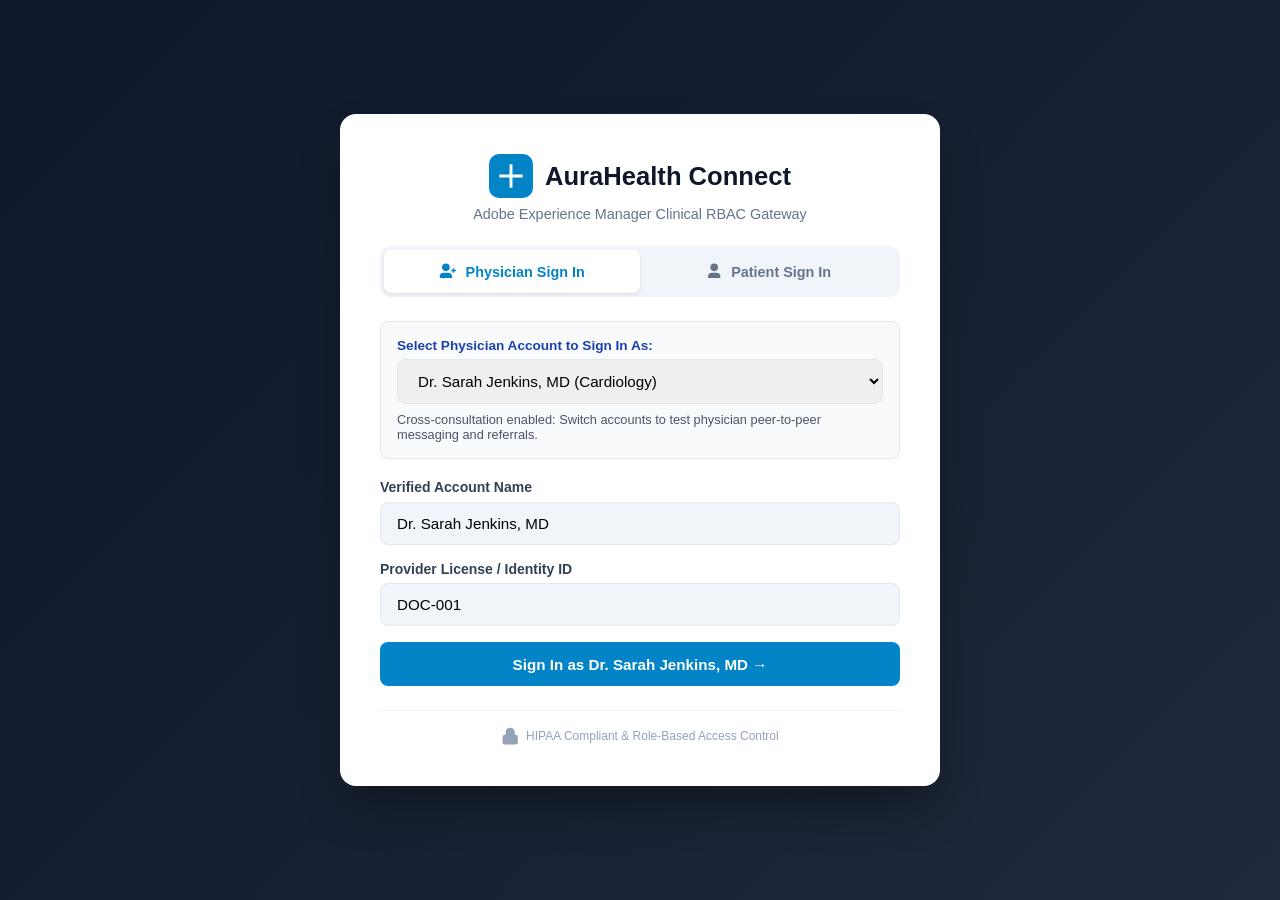
==== index.html @ a536557d "Initial commit: Healthcare Management System with GitHub Pages CI/CD" ====
<!DOCTYPE html>
<html lang="en">
<head>
    <meta charset="UTF-8">
    <meta name="viewport" content="width=device-width, initial-scale=1.0">
    <meta http-equiv="refresh" content="0; url=login.html">
    <title>AuraHealth Enterprise Gateway</title>
    <link rel="stylesheet" href="ui.apps/src/main/content/jcr_root/apps/healthcare/clientlibs/clientlib-site/css/site.css">
    <style>
        body {
            background: linear-gradient(135deg, #0f172a 0%, #1e293b 100%);
            min-height: 100vh;
            display: flex;
            align-items: center;
            justify-content: center;
            font-family: -apple-system, BlinkMacSystemFont, "Segoe UI", Roboto, sans-serif;
            margin: 0;
            padding: 1.5rem;
            box-sizing: border-box;
            color: #ffffff;
        }
        .hub-card {
            background: #ffffff;
            color: #1e293b;
            border-radius: 16px;
            max-width: 480px;
            width: 100%;
            padding: 2.5rem;
            box-shadow: 0 25px 50px -12px rgba(0, 0, 0, 0.4);
            text-align: center;
        }
        .hub-title {
            font-size: 1.5rem;
            font-weight: 700;
            margin-bottom: 0.5rem;
            color: #0f172a;
        }
        .hub-sub {
            color: #64748b;
            margin-bottom: 2rem;
            font-size: 0.95rem;
        }
        .hub-links {
            display: flex;
            flex-direction: column;
            gap: 0.85rem;
        }
        .hub-btn {
            display: block;
            padding: 0.85rem 1.25rem;
            border-radius: 10px;
            text-decoration: none;
            font-weight: 600;
            font-size: 0.95rem;
            transition: all 0.2s ease;
        }
        .btn-primary {
            background: #0284c7;
            color: #ffffff;
        }
        .btn-primary:hover {
            background: #0369a1;
        }
        .btn-secondary {
            background: #f1f5f9;
            color: #334155;
            border: 1px solid #e2e8f0;
        }
        .btn-secondary:hover {
            background: #e2e8f0;
        }
    </style>
</head>
<body>
    <div class="hub-card">
        <h1 class="hub-title">AuraHealth Management</h1>
        <p class="hub-sub">Redirecting to login portal...</p>
        <div class="hub-links">
            <a href="login.html" class="hub-btn btn-primary">Go to Login Portal</a>
            <a href="doctor-portal.html" class="hub-btn btn-secondary">Doctor Portal Directly</a>
            <a href="patient-portal.html" class="hub-btn btn-secondary">Patient Portal Directly</a>
        </div>
    </div>
    <script>
        window.location.replace("login.html");
    </script>
</body>
</html>
---- ui.apps/src/main/content/jcr_root/apps/healthcare/clientlibs/clientlib-site/css/site.css ----
:root {
    --hc-primary: #0284c7;
    --hc-primary-dark: #0369a1;
    --hc-secondary: #0d9488;
    --hc-bg: #f8fafc;
    --hc-surface: #ffffff;
    --hc-text-main: #0f172a;
    --hc-text-muted: #64748b;
    --hc-border: #e2e8f0;
    --hc-success: #10b981;
    --hc-shadow: 0 4px 6px -1px rgb(0 0 0 / 0.1), 0 2px 4px -2px rgb(0 0 0 / 0.1);
    --hc-radius: 12px;
}

/* Enterprise SVG Icon Helpers */
.hc-icon {
    display: inline-block;
    width: 1.15rem;
    height: 1.15rem;
    vertical-align: -0.15rem;
    fill: currentColor;
    flex-shrink: 0;
}
.hc-icon-lg {
    width: 1.75rem;
    height: 1.75rem;
    vertical-align: middle;
}
.hc-icon-xl {
    width: 2.25rem;
    height: 2.25rem;
    vertical-align: middle;
}

body {
    font-family: -apple-system, BlinkMacSystemFont, "Segoe UI", Roboto, Helvetica, Arial, sans-serif;
    background-color: var(--hc-bg);
    color: var(--hc-text-main);
    margin: 0;
    padding: 0;
}

.healthcare-container {
    max-width: 1200px;
    margin: 0 auto;
    padding: 2rem 1rem;
}

/* Nav & Header */
.app-header {
    background: #ffffff;
    border-bottom: 1px solid var(--hc-border);
    padding: 1rem 2rem;
    display: flex;
    justify-content: space-between;
    align-items: center;
    position: sticky;
    top: 0;
    z-index: 100;
}

.brand-logo {
    display: flex;
    align-items: center;
    gap: 0.75rem;
    font-weight: 700;
    font-size: 1.25rem;
    color: var(--hc-primary);
}

.brand-icon {
    font-size: 1.75rem;
}

.nav-links {
    display: flex;
    gap: 1.5rem;
}

.nav-links a {
    text-decoration: none;
    color: var(--hc-text-muted);
    font-weight: 500;
    transition: color 0.2s;
}

.nav-links a:hover, .nav-links a.active {
    color: var(--hc-primary);
}

/* Grid & Layouts */
.grid-2 {
    display: grid;
    grid-template-columns: 1fr 1fr;
    gap: 1.5rem;
    margin-top: 2rem;
}

@media (max-width: 868px) {
    .grid-2 {
        grid-template-columns: 1fr;
    }
}

/* Doctor Directory */
.cmp-doctor-directory {
    background: var(--hc-surface);
    border-radius: var(--hc-radius);
    padding: 1.75rem;
    box-shadow: var(--hc-shadow);
    margin-bottom: 2rem;
}

.directory-header {
    margin-bottom: 1.5rem;
}

.directory-title {
    margin: 0 0 0.5rem 0;
    font-size: 1.5rem;
}

.directory-subtitle {
    margin: 0 0 1rem 0;
    color: var(--hc-text-muted);
    font-size: 0.95rem;
}

.doctor-cards-grid {
    display: grid;
    grid-template-columns: repeat(auto-fill, minmax(260px, 1fr));
    gap: 1.25rem;
}

.doctor-card {
    border: 1px solid var(--hc-border);
    border-radius: var(--hc-radius);
    padding: 1.25rem;
    position: relative;
    background: #ffffff;
    display: flex;
    flex-direction: column;
    justify-content: space-between;
    transition: transform 0.2s, box-shadow 0.2s;
}

.doctor-card:hover {
    transform: translateY(-2px);
    box-shadow: var(--hc-shadow);
}

.doctor-card-badge {
    position: absolute;
    top: 1rem;
    right: 1rem;
    background: #e0f2fe;
    color: #0369a1;
    font-size: 0.75rem;
    font-weight: 600;
    padding: 0.25rem 0.6rem;
    border-radius: 9999px;
}

.doctor-name {
    margin: 0.5rem 0 0.75rem 0;
    font-size: 1.15rem;
}

.doctor-meta {
    display: flex;
    flex-direction: column;
    gap: 0.4rem;
    font-size: 0.85rem;
    color: var(--hc-text-muted);
    margin-bottom: 1.25rem;
}

/* Appointment Booking */
.cmp-appointment-booking {
    background: var(--hc-surface);
    border-radius: var(--hc-radius);
    padding: 1.75rem;
    box-shadow: var(--hc-shadow);
}

.booking-header h3 {
    margin: 0 0 0.5rem 0;
}

.booking-header p {
    margin: 0 0 1.5rem 0;
    color: var(--hc-text-muted);
}

.form-row {
    display: grid;
    grid-template-columns: 1fr 1fr;
    gap: 1rem;
    margin-bottom: 1rem;
}

@media (max-width: 600px) {
    .form-row {
        grid-template-columns: 1fr;
    }
}

.form-group {
    display: flex;
    flex-direction: column;
    gap: 0.4rem;
    margin-bottom: 1rem;
}

.form-group label {
    font-size: 0.875rem;
    font-weight: 600;
    color: #334155;
}

.hc-input, .hc-select, .hc-textarea {
    width: 100%;
    box-sizing: border-box;
    padding: 0.75rem 1rem;
    border: 1px solid var(--hc-border);
    border-radius: 8px;
    font-size: 0.95rem;
    outline: none;
    transition: border-color 0.2s;
}

.hc-input:focus, .hc-select:focus, .hc-textarea:focus {
    border-color: var(--hc-primary);
}

.btn {
    padding: 0.75rem 1.5rem;
    border-radius: 8px;
    font-size: 0.95rem;
    font-weight: 600;
    cursor: pointer;
    border: none;
    transition: background 0.2s;
}

.btn-primary {
    background-color: var(--hc-primary);
    color: #ffffff;
}

.btn-primary:hover {
    background-color: var(--hc-primary-dark);
}

.btn-secondary {
    background-color: var(--hc-secondary);
    color: #ffffff;
}

.btn-secondary:hover {
    background-color: #0f766e;
}

/* Patient Portal */
.cmp-patient-portal {
    background: var(--hc-surface);
    border-radius: var(--hc-radius);
    padding: 1.75rem;
    box-shadow: var(--hc-shadow);
    margin-bottom: 2rem;
}

.portal-header {
    display: flex;
    justify-content: space-between;
    align-items: center;
    border-bottom: 1px solid var(--hc-border);
    padding-bottom: 1rem;
    margin-bottom: 1.5rem;
}

.portal-user-info {
    display: flex;
    align-items: center;
    gap: 1rem;
}

.user-avatar {
    width: 48px;
    height: 48px;
    border-radius: 50%;
    background: #0284c7;
    color: #ffffff;
    display: flex;
    align-items: center;
    justify-content: center;
    font-weight: 700;
    font-size: 1.1rem;
}

.portal-badge {
    background: #ecfdf5;
    color: #065f46;
    border: 1px solid #a7f3d0;
    padding: 0.35rem 0.75rem;
    border-radius: 9999px;
    font-size: 0.8rem;
    font-weight: 600;
}

.vitals-grid {
    display: grid;
    grid-template-columns: repeat(auto-fit, minmax(180px, 1fr));
    gap: 1rem;
    margin-bottom: 2rem;
}

.vital-card {
    background: #f8fafc;
    border: 1px solid var(--hc-border);
    border-radius: 8px;
    padding: 1rem;
    display: flex;
    flex-direction: column;
}

.vital-label {
    font-size: 0.8rem;
    color: var(--hc-text-muted);
}

.vital-val {
    font-size: 1.4rem;
    font-weight: 700;
    margin: 0.3rem 0;
    color: var(--hc-primary);
}

.status-normal {
    font-size: 0.75rem;
    color: var(--hc-success);
    font-weight: 600;
}

/* Table */
.hc-table {
    width: 100%;
    border-collapse: collapse;
}

.hc-table th, .hc-table td {
    padding: 0.75rem 1rem;
    text-align: left;
    border-bottom: 1px solid var(--hc-border);
    font-size: 0.9rem;
}

.hc-table th {
    background: #f1f5f9;
    color: #475569;
    font-weight: 600;
}

.badge-success {
    background: #dcfce7;
    color: #166534;
    padding: 0.2rem 0.5rem;
    border-radius: 4px;
    font-size: 0.8rem;
}

.link-download {
    color: var(--hc-primary);
    text-decoration: none;
    font-weight: 500;
}

.link-download:hover {
    text-decoration: underline;
}

/* Consultation Component */
.cmp-consultation-request {
    background: var(--hc-surface);
    border-radius: var(--hc-radius);
    padding: 1.75rem;
    box-shadow: var(--hc-shadow);
}

.security-guarantee {
    background: #f0fdf4;
    border: 1px solid #bbf7d0;
    color: #166534;
    padding: 0.75rem 1rem;
    border-radius: 8px;
    font-size: 0.85rem;
    margin: 1rem 0 1.5rem 0;
}

.alert-box {
    margin-top: 1rem;
    padding: 1rem;
    border-radius: 8px;
    background: #f0fdf4;
    border: 1px solid #86efac;
    color: #166534;
    font-weight: 500;
}


/* Doctor Portal Styles */
.cmp-doctor-portal {
    background: var(--hc-surface);
    border-radius: var(--hc-radius);
    padding: 1.75rem;
    box-shadow: var(--hc-shadow);
    margin-bottom: 2rem;
}

.doc-header {
    display: flex;
    justify-content: space-between;
    align-items: center;
    border-bottom: 1px solid var(--hc-border);
    padding-bottom: 1.25rem;
    margin-bottom: 1.5rem;
    flex-wrap: wrap;
    gap: 1rem;
}

.doc-header-info {
    display: flex;
    align-items: center;
    gap: 1rem;
}

.doc-avatar {
    width: 52px;
    height: 52px;
    border-radius: 50%;
    background: #0d9488;
    color: #ffffff;
    display: flex;
    align-items: center;
    justify-content: center;
    font-weight: 700;
    font-size: 1.2rem;
}

.doc-submeta {
    margin: 0.25rem 0 0 0;
    color: var(--hc-text-muted);
    font-size: 0.85rem;
    display: flex;
    gap: 0.75rem;
    flex-wrap: wrap;
}

.doc-status-badge {
    background: #ecfdf5;
    color: #065f46;
    border: 1px solid #6ee7b7;
    padding: 0.4rem 0.85rem;
    border-radius: 9999px;
    font-size: 0.825rem;
    font-weight: 600;
    display: flex;
    align-items: center;
    gap: 0.5rem;
}

.online-indicator {
    width: 8px;
    height: 8px;
    border-radius: 50%;
    background-color: #10b981;
}

.doc-tabs {
    display: flex;
    flex-wrap: nowrap;
    gap: 0.25rem;
    border-bottom: 2px solid var(--hc-border);
    margin-bottom: 1.5rem;
    overflow: hidden;
    width: 100%;
}

.doc-tab-btn {
    background: none;
    border: none;
    padding: 0.65rem 0.85rem;
    font-size: 0.85rem;
    font-weight: 600;
    color: var(--hc-text-muted);
    cursor: pointer;
    border-bottom: 3px solid transparent;
    margin-bottom: -2px;
    transition: all 0.2s;
    white-space: nowrap;
    display: inline-flex;
    align-items: center;
    gap: 0.4rem;
    flex: 1 1 auto;
    justify-content: center;
}

.doc-tab-btn:hover {
    color: var(--hc-primary);
}

.doc-tab-btn.active {
    color: var(--hc-primary);
    border-bottom-color: var(--hc-primary);
}

.doc-tab-content {
    display: none;
}

.doc-tab-content.active {
    display: block;
}

.badge-vitals {
    background: #eff6ff;
    color: #1d4ed8;
    padding: 0.25rem 0.5rem;
    border-radius: 4px;
    font-size: 0.8rem;
    font-family: monospace;
}

.action-buttons-group {
    display: flex;
    gap: 0.5rem;
}

.btn-sm {
    padding: 0.4rem 0.75rem;
    font-size: 0.8rem;
    border-radius: 6px;
    cursor: pointer;
    border: none;
    font-weight: 600;
}

/* Patient Chart Panel */
.patient-chart-panel {
    margin-top: 1.5rem;
    border: 1px solid #cbd5e1;
    border-radius: var(--hc-radius);
    background: #f8fafc;
    padding: 1.25rem;
}

.chart-header {
    display: flex;
    justify-content: space-between;
    align-items: center;
    border-bottom: 1px solid var(--hc-border);
    padding-bottom: 0.75rem;
    margin-bottom: 1rem;
}

.btn-close {
    background: none;
    border: none;
    font-size: 1.5rem;
    cursor: pointer;
    color: #64748b;
}

.chart-body {
    display: grid;
    grid-template-columns: 1fr 1fr;
    gap: 1.5rem;
}

.clinical-entry-form {
    display: grid;
    gap: 0.75rem;
}

.clinical-form-grid {
    display: grid;
    grid-template-columns: repeat(2, minmax(0, 1fr));
    gap: 0.75rem;
}

.clinical-entry-form .form-group {
    margin-bottom: 0;
}

.clinical-form-status {
    min-height: 1.2rem;
    margin: 0.4rem 0;
    font-size: 0.82rem;
}

.clinical-medication-list {
    margin: 0.5rem 0 0;
    padding-left: 1.25rem;
}

.clinical-record-section {
    border: 1px solid var(--hc-border);
    border-radius: 6px;
    margin-top: 0.65rem;
    padding: 0.65rem 0.75rem;
    background: #ffffff;
}

.clinical-record-section summary {
    display: flex;
    justify-content: space-between;
    align-items: center;
    gap: 0.75rem;
    cursor: pointer;
    font-weight: 600;
}

.clinical-record-section[open] summary {
    padding-bottom: 0.55rem;
    border-bottom: 1px solid var(--hc-border);
}

.clinical-record-count {
    font-size: 0.8rem;
    font-weight: 400;
}

.clinical-lab-list {
    max-height: 12rem;
    margin-top: 0.5rem;
    overflow: auto;
}

.clinical-lab-table {
    min-width: 520px;
}

.clinical-history-table {
    min-width: 620px;
}

.clinical-lab-table th,
.clinical-lab-table td,
.clinical-history-table th,
.clinical-history-table td {
    padding: 0.45rem 0.55rem;
    font-size: 0.8rem;
    vertical-align: top;
    overflow-wrap: anywhere;
}

.patient-clinical-history {
    border-top: 1px solid var(--hc-border);
    margin-top: 1.5rem;
    padding-top: 1rem;
}

.patient-clinical-history h4 {
    margin: 0 0 0.75rem;
}

.patient-history-grid {
    display: grid;
    grid-template-columns: repeat(3, minmax(0, 1fr));
    gap: 1rem;
}

.patient-history-grid p,
.patient-history-grid ul {
    margin: 0.35rem 0 0;
}

.patient-history-grid ul {
    padding-left: 1.25rem;
}

@media (max-width: 768px) {
    .chart-body {
        grid-template-columns: 1fr;
    }
}

@media (max-width: 480px) {
    .clinical-form-grid {
        grid-template-columns: 1fr;
    }

    .patient-history-grid {
        grid-template-columns: 1fr;
    }
}

.history-item {
    font-size: 0.9rem;
    margin: 0.4rem 0;
}

/* Message items */
.message-item {
    border: 1px solid var(--hc-border);
    border-radius: 8px;
    padding: 1rem;
    margin-bottom: 0.75rem;
    background: #ffffff;
}

.message-meta {
    display: flex;
    justify-content: space-between;
    font-size: 0.9rem;
    margin-bottom: 0.3rem;
}

.message-time {
    font-size: 0.8rem;
}

.message-subject {
    font-weight: 600;
    font-size: 0.9rem;
}

.message-snippet {
    margin: 0.4rem 0 0.75rem 0;
    font-size: 0.9rem;
}

.message-actions {
    display: flex;
    justify-content: space-between;
    align-items: center;
}

.status-tag {
    font-size: 0.75rem;
    font-weight: 600;
}

.reply-box {
    margin-top: 1rem;
    background: #f1f5f9;
    padding: 1rem;
    border-radius: 8px;
}

.conversation-thread {
    border: 1px solid var(--hc-border);
    border-radius: 8px;
    background: #ffffff;
    padding: 0;
    margin-bottom: 1rem;
}

.conversation-summary,
.conversation-entry-meta,
.conversation-actions,
.conversation-reply-actions {
    display: flex;
    align-items: center;
    justify-content: space-between;
    gap: 0.75rem;
}

.conversation-summary {
    list-style: none;
    cursor: pointer;
    padding: 1rem;
}

.conversation-summary::-webkit-details-marker {
    display: none;
}

.conversation-summary::after {
    content: "+";
    flex-shrink: 0;
}

.conversation-thread[open] .conversation-summary {
    border-bottom: 1px solid var(--hc-border);
}

.conversation-thread[open] .conversation-summary::after {
    content: "-";
}

.conversation-summary-main {
    flex: 1;
    min-width: 0;
}

.conversation-summary:hover {
    background: #f8fafc;
}

.conversation-history {
    padding: 0 1rem 1rem;
}

.conversation-context,
.conversation-entry-label {
    margin: 0;
    font-size: 0.8rem;
}

.conversation-subject {
    margin: 0.2rem 0 0;
    font-size: 1rem;
}

.conversation-count,
.conversation-entry-meta span {
    font-size: 0.8rem;
}

.conversation-preview {
    display: -webkit-box;
    margin: 0.45rem 0 0;
    overflow: hidden;
    overflow-wrap: anywhere;
    font-size: 0.85rem;
    -webkit-box-orient: vertical;
    -webkit-line-clamp: 2;
}

.conversation-entry {
    padding: 0.85rem 0;
}

.conversation-reply {
    border-top: 1px solid var(--hc-border);
}

.conversation-entry-meta {
    justify-content: flex-start;
    flex-wrap: wrap;
}

.conversation-entry-label {
    margin-top: 0.5rem;
}

.conversation-body {
    margin: 0.35rem 0 0;
    font-size: 0.9rem;
    line-height: 1.5;
    white-space: pre-wrap;
    overflow-wrap: anywhere;
}

.conversation-actions {
    justify-content: flex-end;
    padding-top: 0.5rem;
    border-top: 1px solid var(--hc-border);
}

.conversation-reply-form {
    display: grid;
    gap: 0.65rem;
    margin-top: 0.75rem;
}

.conversation-reply-form[hidden] {
    display: none;
}

.conversation-reply-actions {
    justify-content: flex-end;
}

@media (max-width: 600px) {
    .conversation-summary {
        align-items: flex-start;
    }

    .conversation-count {
        flex-shrink: 0;
    }
}
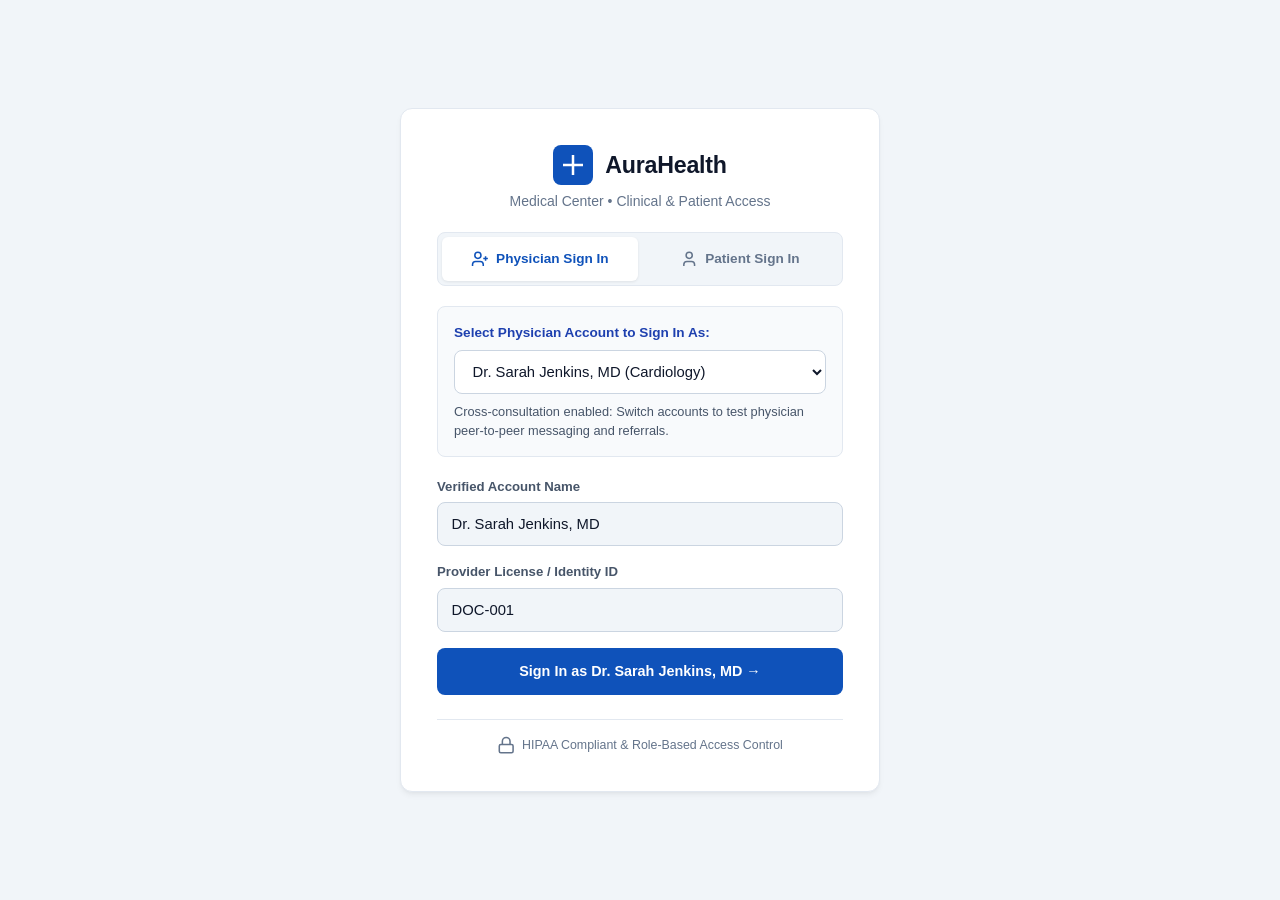
==== commit 97175d55: "Remove telehealth, make layout super responsive across all devices, and overhaul clinical UI design" ====
--- a/index.html
+++ b/index.html
@@ -4,81 +4,106 @@
     <meta charset="UTF-8">
     <meta name="viewport" content="width=device-width, initial-scale=1.0">
     <meta http-equiv="refresh" content="0; url=login.html">
-    <title>AuraHealth Enterprise Gateway</title>
+    <title>AuraHealth Medical System</title>
     <link rel="stylesheet" href="ui.apps/src/main/content/jcr_root/apps/healthcare/clientlibs/clientlib-site/css/site.css">
     <style>
         body {
-            background: linear-gradient(135deg, #0f172a 0%, #1e293b 100%);
+            background-color: #f1f5f9;
             min-height: 100vh;
             display: flex;
             align-items: center;
             justify-content: center;
-            font-family: -apple-system, BlinkMacSystemFont, "Segoe UI", Roboto, sans-serif;
+            font-family: -apple-system, BlinkMacSystemFont, "Segoe UI", Roboto, "Helvetica Neue", Arial, sans-serif;
             margin: 0;
-            padding: 1.5rem;
+            padding: 1rem;
             box-sizing: border-box;
-            color: #ffffff;
+            color: #0f172a;
         }
         .hub-card {
             background: #ffffff;
-            color: #1e293b;
-            border-radius: 16px;
-            max-width: 480px;
+            color: #0f172a;
+            border: 1px solid #e2e8f0;
+            border-radius: 12px;
+            max-width: 460px;
             width: 100%;
-            padding: 2.5rem;
-            box-shadow: 0 25px 50px -12px rgba(0, 0, 0, 0.4);
+            padding: 1.5rem;
+            box-shadow: 0 4px 6px -1px rgb(0 0 0 / 0.05), 0 2px 4px -2px rgb(0 0 0 / 0.05);
             text-align: center;
         }
+        @media (min-width: 640px) {
+            .hub-card {
+                padding: 2.25rem;
+            }
+        }
+        .hub-logo {
+            display: inline-flex;
+            align-items: center;
+            justify-content: center;
+            width: 44px;
+            height: 44px;
+            background: #0f52ba;
+            color: #ffffff;
+            border-radius: 8px;
+            margin-bottom: 0.75rem;
+        }
         .hub-title {
-            font-size: 1.5rem;
+            font-size: 1.35rem;
             font-weight: 700;
-            margin-bottom: 0.5rem;
+            margin: 0 0 0.35rem 0;
             color: #0f172a;
+            letter-spacing: -0.01em;
         }
         .hub-sub {
             color: #64748b;
-            margin-bottom: 2rem;
-            font-size: 0.95rem;
+            margin-bottom: 1.75rem;
+            font-size: 0.875rem;
         }
         .hub-links {
             display: flex;
             flex-direction: column;
-            gap: 0.85rem;
+            gap: 0.75rem;
         }
         .hub-btn {
-            display: block;
-            padding: 0.85rem 1.25rem;
-            border-radius: 10px;
+            display: flex;
+            align-items: center;
+            justify-content: center;
+            padding: 0.75rem 1.25rem;
+            border-radius: 8px;
             text-decoration: none;
             font-weight: 600;
-            font-size: 0.95rem;
-            transition: all 0.2s ease;
+            font-size: 0.9rem;
+            transition: all 0.15s ease;
+            min-height: 44px;
         }
         .btn-primary {
-            background: #0284c7;
+            background: #0f52ba;
             color: #ffffff;
         }
         .btn-primary:hover {
-            background: #0369a1;
+            background: #0c4194;
         }
         .btn-secondary {
-            background: #f1f5f9;
-            color: #334155;
-            border: 1px solid #e2e8f0;
+            background: #ffffff;
+            color: #0f172a;
+            border: 1px solid #cbd5e1;
         }
         .btn-secondary:hover {
-            background: #e2e8f0;
+            background: #f8fafc;
+            border-color: #94a3b8;
         }
     </style>
 </head>
 <body>
     <div class="hub-card">
-        <h1 class="hub-title">AuraHealth Management</h1>
-        <p class="hub-sub">Redirecting to login portal...</p>
+        <div class="hub-logo">
+            <svg class="hc-icon hc-icon-lg" viewBox="0 0 24 24" fill="none" stroke="currentColor" stroke-width="2.5"><path d="M12 2v20M2 12h20"/></svg>
+        </div>
+        <h1 class="hub-title">AuraHealth Medical System</h1>
+        <p class="hub-sub">Connecting to clinical & patient portal gateway...</p>
         <div class="hub-links">
-            <a href="login.html" class="hub-btn btn-primary">Go to Login Portal</a>
-            <a href="doctor-portal.html" class="hub-btn btn-secondary">Doctor Portal Directly</a>
-            <a href="patient-portal.html" class="hub-btn btn-secondary">Patient Portal Directly</a>
+            <a href="login.html" class="hub-btn btn-primary">Proceed to Sign In</a>
+            <a href="doctor-portal.html" class="hub-btn btn-secondary">Physician Workspace</a>
+            <a href="patient-portal.html" class="hub-btn btn-secondary">Patient Health Portal</a>
         </div>
     </div>
     <script>
--- a/ui.apps/src/main/content/jcr_root/apps/healthcare/clientlibs/clientlib-site/css/site.css
+++ b/ui.apps/src/main/content/jcr_root/apps/healthcare/clientlibs/clientlib-site/css/site.css
@@ -1,15 +1,91 @@
+/* ==========================================================================
+   AuraHealth Clinical Design System
+   Professional, human-centered medical UI for clinical & patient portals.
+   WCAG AA/AAA Accessible, Super Responsive across all mobile & desktop viewports.
+   ========================================================================== */
+
 :root {
-    --hc-primary: #0284c7;
-    --hc-primary-dark: #0369a1;
-    --hc-secondary: #0d9488;
+    /* Institutional Clinical Palette - calm, authoritative, trusted */
+    --hc-primary: #0f52ba;
+    --hc-primary-hover: #0c4194;
+    --hc-primary-subtle: #eff6ff;
+    --hc-primary-border: #bfdbfe;
+
+    --hc-teal: #0f766e;
+    --hc-teal-hover: #115e59;
+    --hc-teal-subtle: #f0fdfa;
+    --hc-teal-border: #99f6e4;
+
+    /* Neutrals & Surfaces */
     --hc-bg: #f8fafc;
     --hc-surface: #ffffff;
+    --hc-surface-alt: #f1f5f9;
+    --hc-border: #e2e8f0;
+    --hc-border-strong: #cbd5e1;
+    --hc-border-subtle: #f1f5f9;
+
+    /* Typography & Ink */
     --hc-text-main: #0f172a;
-    --hc-text-muted: #64748b;
-    --hc-border: #e2e8f0;
-    --hc-success: #10b981;
-    --hc-shadow: 0 4px 6px -1px rgb(0 0 0 / 0.1), 0 2px 4px -2px rgb(0 0 0 / 0.1);
-    --hc-radius: 12px;
+    --hc-text-muted: #475569;
+    --hc-text-subtle: #64748b;
+    --hc-text-inverse: #ffffff;
+
+    /* Clinical Status Semantic Indicators */
+    --hc-success: #15803d;
+    --hc-success-bg: #f0fdf4;
+    --hc-success-border: #bbf7d0;
+
+    --hc-warning: #b45309;
+    --hc-warning-bg: #fffbeb;
+    --hc-warning-border: #fde68a;
+
+    --hc-danger: #b91c1c;
+    --hc-danger-bg: #fef2f2;
+    --hc-danger-border: #fecaca;
+
+    --hc-info: #0369a1;
+    --hc-info-bg: #f0f9ff;
+    --hc-info-border: #bae6fd;
+
+    /* Typography Scale */
+    --font-sans: -apple-system, BlinkMacSystemFont, "Segoe UI", Roboto, "Helvetica Neue", Arial, sans-serif;
+    --font-mono: ui-monospace, SFMono-Regular, Menlo, Monaco, Consolas, monospace;
+
+    /* Geometry & Depth */
+    --hc-radius-sm: 6px;
+    --hc-radius: 8px;
+    --hc-radius-lg: 12px;
+    --hc-radius-full: 9999px;
+
+    --hc-shadow-sm: 0 1px 2px 0 rgb(0 0 0 / 0.05);
+    --hc-shadow: 0 1px 3px 0 rgb(0 0 0 / 0.08), 0 1px 2px -1px rgb(0 0 0 / 0.08);
+    --hc-shadow-md: 0 4px 6px -1px rgb(0 0 0 / 0.07), 0 2px 4px -2px rgb(0 0 0 / 0.05);
+    --hc-shadow-lg: 0 10px 15px -3px rgb(0 0 0 / 0.08), 0 4px 6px -4px rgb(0 0 0 / 0.04);
+
+    --touch-min-target: 44px;
+}
+
+/* Base Reset & Accessibility */
+*, *::before, *::after {
+    box-sizing: border-box;
+}
+
+html {
+    font-size: 16px;
+    -webkit-text-size-adjust: 100%;
+    scroll-behavior: smooth;
+}
+
+body {
+    font-family: var(--font-sans);
+    background-color: var(--hc-bg);
+    color: var(--hc-text-main);
+    line-height: 1.5;
+    margin: 0;
+    padding: 0;
+    min-height: 100vh;
+    -webkit-font-smoothing: antialiased;
+    -moz-osx-font-smoothing: grayscale;
 }
 
 /* Enterprise SVG Icon Helpers */
@@ -18,500 +94,266 @@
     width: 1.15rem;
     height: 1.15rem;
     vertical-align: -0.15rem;
-    fill: currentColor;
     flex-shrink: 0;
 }
 .hc-icon-lg {
-    width: 1.75rem;
-    height: 1.75rem;
+    width: 1.5rem;
+    height: 1.5rem;
     vertical-align: middle;
 }
 .hc-icon-xl {
-    width: 2.25rem;
-    height: 2.25rem;
+    width: 2rem;
+    height: 2rem;
     vertical-align: middle;
 }
 
-body {
-    font-family: -apple-system, BlinkMacSystemFont, "Segoe UI", Roboto, Helvetica, Arial, sans-serif;
-    background-color: var(--hc-bg);
-    color: var(--hc-text-main);
-    margin: 0;
-    padding: 0;
-}
-
+/* Layout Container */
 .healthcare-container {
-    max-width: 1200px;
+    max-width: 1240px;
     margin: 0 auto;
-    padding: 2rem 1rem;
-}
-
-/* Nav & Header */
+    padding: 1.5rem 1rem 3rem;
+    width: 100%;
+}
+
+@media (min-width: 768px) {
+    .healthcare-container {
+        padding: 2rem 1.5rem 4rem;
+    }
+}
+
+/* Institutional Header */
 .app-header {
     background: #ffffff;
     border-bottom: 1px solid var(--hc-border);
-    padding: 1rem 2rem;
-    display: flex;
-    justify-content: space-between;
-    align-items: center;
+    padding: 0.75rem 1rem;
     position: sticky;
     top: 0;
     z-index: 100;
+    box-shadow: 0 1px 2px 0 rgb(0 0 0 / 0.03);
+}
+
+.app-header-inner {
+    max-width: 1240px;
+    margin: 0 auto;
+    display: flex;
+    justify-content: space-between;
+    align-items: center;
+    gap: 0.75rem;
+    width: 100%;
+}
+
+@media (min-width: 768px) {
+    .app-header {
+        padding: 0.85rem 1.5rem;
+    }
 }
 
 .brand-logo {
     display: flex;
     align-items: center;
+    gap: 0.65rem;
+    font-weight: 700;
+    font-size: 1.05rem;
+    color: var(--hc-text-main);
+    letter-spacing: -0.01em;
+    min-width: 0;
+    text-decoration: none;
+}
+
+@media (min-width: 640px) {
+    .brand-logo {
+        font-size: 1.15rem;
+    }
+}
+
+.brand-icon-box {
+    display: inline-flex;
+    align-items: center;
+    justify-content: center;
+    width: 34px;
+    height: 34px;
+    background: var(--hc-primary);
+    color: #ffffff;
+    border-radius: var(--hc-radius-sm);
+    flex-shrink: 0;
+}
+
+.brand-title-sub {
+    color: var(--hc-text-subtle);
+    font-weight: 500;
+    font-size: 0.85rem;
+}
+
+.user-nav-actions {
+    display: flex;
+    align-items: center;
     gap: 0.75rem;
-    font-weight: 700;
-    font-size: 1.25rem;
-    color: var(--hc-primary);
-}
-
-.brand-icon {
-    font-size: 1.75rem;
-}
-
-.nav-links {
-    display: flex;
-    gap: 1.5rem;
-}
-
-.nav-links a {
-    text-decoration: none;
-    color: var(--hc-text-muted);
-    font-weight: 500;
-    transition: color 0.2s;
-}
-
-.nav-links a:hover, .nav-links a.active {
-    color: var(--hc-primary);
-}
-
-/* Grid & Layouts */
-.grid-2 {
-    display: grid;
-    grid-template-columns: 1fr 1fr;
-    gap: 1.5rem;
-    margin-top: 2rem;
-}
-
-@media (max-width: 868px) {
-    .grid-2 {
-        grid-template-columns: 1fr;
-    }
-}
-
-/* Doctor Directory */
-.cmp-doctor-directory {
-    background: var(--hc-surface);
-    border-radius: var(--hc-radius);
-    padding: 1.75rem;
-    box-shadow: var(--hc-shadow);
-    margin-bottom: 2rem;
-}
-
-.directory-header {
-    margin-bottom: 1.5rem;
-}
-
-.directory-title {
-    margin: 0 0 0.5rem 0;
-    font-size: 1.5rem;
-}
-
-.directory-subtitle {
-    margin: 0 0 1rem 0;
-    color: var(--hc-text-muted);
-    font-size: 0.95rem;
-}
-
-.doctor-cards-grid {
-    display: grid;
-    grid-template-columns: repeat(auto-fill, minmax(260px, 1fr));
-    gap: 1.25rem;
-}
-
-.doctor-card {
+    flex-shrink: 0;
+}
+
+.user-badge-header {
+    text-align: right;
+    font-size: 0.825rem;
+    line-height: 1.25;
+}
+
+.user-badge-header strong {
+    display: block;
+    color: var(--hc-text-main);
+    font-weight: 600;
+}
+
+.user-badge-header .user-badge-dept {
+    font-size: 0.75rem;
+    font-weight: 600;
+    color: var(--hc-teal);
+}
+
+@media (max-width: 600px) {
+    .user-badge-header {
+        display: none;
+    }
+}
+
+/* Physician & Patient Banner Card */
+.doc-header {
+    background: #ffffff;
     border: 1px solid var(--hc-border);
     border-radius: var(--hc-radius);
     padding: 1.25rem;
-    position: relative;
-    background: #ffffff;
-    display: flex;
-    flex-direction: column;
+    margin-bottom: 1.25rem;
+    display: flex;
     justify-content: space-between;
-    transition: transform 0.2s, box-shadow 0.2s;
-}
-
-.doctor-card:hover {
-    transform: translateY(-2px);
-    box-shadow: var(--hc-shadow);
-}
-
-.doctor-card-badge {
-    position: absolute;
-    top: 1rem;
-    right: 1rem;
-    background: #e0f2fe;
-    color: #0369a1;
-    font-size: 0.75rem;
-    font-weight: 600;
-    padding: 0.25rem 0.6rem;
-    border-radius: 9999px;
-}
-
-.doctor-name {
-    margin: 0.5rem 0 0.75rem 0;
-    font-size: 1.15rem;
-}
-
-.doctor-meta {
-    display: flex;
-    flex-direction: column;
-    gap: 0.4rem;
-    font-size: 0.85rem;
-    color: var(--hc-text-muted);
-    margin-bottom: 1.25rem;
-}
-
-/* Appointment Booking */
-.cmp-appointment-booking {
-    background: var(--hc-surface);
-    border-radius: var(--hc-radius);
-    padding: 1.75rem;
-    box-shadow: var(--hc-shadow);
-}
-
-.booking-header h3 {
-    margin: 0 0 0.5rem 0;
-}
-
-.booking-header p {
-    margin: 0 0 1.5rem 0;
-    color: var(--hc-text-muted);
-}
-
-.form-row {
-    display: grid;
-    grid-template-columns: 1fr 1fr;
+    align-items: center;
     gap: 1rem;
-    margin-bottom: 1rem;
-}
-
-@media (max-width: 600px) {
-    .form-row {
-        grid-template-columns: 1fr;
-    }
-}
-
-.form-group {
-    display: flex;
-    flex-direction: column;
-    gap: 0.4rem;
-    margin-bottom: 1rem;
-}
-
-.form-group label {
-    font-size: 0.875rem;
-    font-weight: 600;
-    color: #334155;
-}
-
-.hc-input, .hc-select, .hc-textarea {
-    width: 100%;
-    box-sizing: border-box;
-    padding: 0.75rem 1rem;
-    border: 1px solid var(--hc-border);
-    border-radius: 8px;
-    font-size: 0.95rem;
-    outline: none;
-    transition: border-color 0.2s;
-}
-
-.hc-input:focus, .hc-select:focus, .hc-textarea:focus {
-    border-color: var(--hc-primary);
-}
-
-.btn {
-    padding: 0.75rem 1.5rem;
-    border-radius: 8px;
-    font-size: 0.95rem;
-    font-weight: 600;
-    cursor: pointer;
-    border: none;
-    transition: background 0.2s;
-}
-
-.btn-primary {
-    background-color: var(--hc-primary);
-    color: #ffffff;
-}
-
-.btn-primary:hover {
-    background-color: var(--hc-primary-dark);
-}
-
-.btn-secondary {
-    background-color: var(--hc-secondary);
-    color: #ffffff;
-}
-
-.btn-secondary:hover {
-    background-color: #0f766e;
-}
-
-/* Patient Portal */
-.cmp-patient-portal {
-    background: var(--hc-surface);
-    border-radius: var(--hc-radius);
-    padding: 1.75rem;
-    box-shadow: var(--hc-shadow);
-    margin-bottom: 2rem;
-}
-
-.portal-header {
-    display: flex;
-    justify-content: space-between;
-    align-items: center;
-    border-bottom: 1px solid var(--hc-border);
-    padding-bottom: 1rem;
-    margin-bottom: 1.5rem;
-}
-
-.portal-user-info {
+    flex-wrap: wrap;
+    box-shadow: var(--hc-shadow-sm);
+}
+
+.doc-header-info {
     display: flex;
     align-items: center;
     gap: 1rem;
-}
-
-.user-avatar {
-    width: 48px;
-    height: 48px;
-    border-radius: 50%;
-    background: #0284c7;
+    min-width: 0;
+}
+
+.doc-avatar, .user-avatar {
+    width: 46px;
+    height: 46px;
+    border-radius: var(--hc-radius-full);
+    background: var(--hc-primary);
     color: #ffffff;
     display: flex;
     align-items: center;
     justify-content: center;
     font-weight: 700;
-    font-size: 1.1rem;
-}
-
-.portal-badge {
-    background: #ecfdf5;
-    color: #065f46;
-    border: 1px solid #a7f3d0;
+    font-size: 1.05rem;
+    flex-shrink: 0;
+    box-shadow: inset 0 0 0 2px rgba(255, 255, 255, 0.2);
+}
+
+.doc-submeta {
+    margin: 0.35rem 0 0;
+    color: var(--hc-text-subtle);
+    font-size: 0.825rem;
+    display: flex;
+    flex-wrap: wrap;
+    align-items: center;
+    gap: 0.35rem 0.65rem;
+}
+
+.doc-submeta span {
+    display: inline-flex;
+    align-items: center;
+    gap: 0.25rem;
+}
+
+.doc-status-badge {
+    display: inline-flex;
+    align-items: center;
+    gap: 0.5rem;
     padding: 0.35rem 0.75rem;
-    border-radius: 9999px;
+    background: var(--hc-success-bg);
+    color: var(--hc-success);
+    border: 1px solid var(--hc-success-border);
+    border-radius: var(--hc-radius-full);
     font-size: 0.8rem;
     font-weight: 600;
-}
-
-.vitals-grid {
-    display: grid;
-    grid-template-columns: repeat(auto-fit, minmax(180px, 1fr));
-    gap: 1rem;
-    margin-bottom: 2rem;
-}
-
-.vital-card {
-    background: #f8fafc;
-    border: 1px solid var(--hc-border);
-    border-radius: 8px;
-    padding: 1rem;
-    display: flex;
-    flex-direction: column;
-}
-
-.vital-label {
-    font-size: 0.8rem;
-    color: var(--hc-text-muted);
-}
-
-.vital-val {
-    font-size: 1.4rem;
-    font-weight: 700;
-    margin: 0.3rem 0;
-    color: var(--hc-primary);
-}
-
-.status-normal {
-    font-size: 0.75rem;
-    color: var(--hc-success);
-    font-weight: 600;
-}
-
-/* Table */
-.hc-table {
-    width: 100%;
-    border-collapse: collapse;
-}
-
-.hc-table th, .hc-table td {
-    padding: 0.75rem 1rem;
-    text-align: left;
-    border-bottom: 1px solid var(--hc-border);
-    font-size: 0.9rem;
-}
-
-.hc-table th {
-    background: #f1f5f9;
-    color: #475569;
-    font-weight: 600;
-}
-
-.badge-success {
-    background: #dcfce7;
-    color: #166534;
-    padding: 0.2rem 0.5rem;
-    border-radius: 4px;
-    font-size: 0.8rem;
-}
-
-.link-download {
-    color: var(--hc-primary);
-    text-decoration: none;
-    font-weight: 500;
-}
-
-.link-download:hover {
-    text-decoration: underline;
-}
-
-/* Consultation Component */
-.cmp-consultation-request {
-    background: var(--hc-surface);
-    border-radius: var(--hc-radius);
-    padding: 1.75rem;
-    box-shadow: var(--hc-shadow);
-}
-
-.security-guarantee {
-    background: #f0fdf4;
-    border: 1px solid #bbf7d0;
-    color: #166534;
-    padding: 0.75rem 1rem;
-    border-radius: 8px;
-    font-size: 0.85rem;
-    margin: 1rem 0 1.5rem 0;
-}
-
-.alert-box {
-    margin-top: 1rem;
-    padding: 1rem;
-    border-radius: 8px;
-    background: #f0fdf4;
-    border: 1px solid #86efac;
-    color: #166534;
-    font-weight: 500;
-}
-
-
-/* Doctor Portal Styles */
-.cmp-doctor-portal {
-    background: var(--hc-surface);
-    border-radius: var(--hc-radius);
-    padding: 1.75rem;
-    box-shadow: var(--hc-shadow);
-    margin-bottom: 2rem;
-}
-
-.doc-header {
-    display: flex;
-    justify-content: space-between;
-    align-items: center;
-    border-bottom: 1px solid var(--hc-border);
-    padding-bottom: 1.25rem;
-    margin-bottom: 1.5rem;
-    flex-wrap: wrap;
-    gap: 1rem;
-}
-
-.doc-header-info {
-    display: flex;
-    align-items: center;
-    gap: 1rem;
-}
-
-.doc-avatar {
-    width: 52px;
-    height: 52px;
-    border-radius: 50%;
-    background: #0d9488;
-    color: #ffffff;
-    display: flex;
-    align-items: center;
-    justify-content: center;
-    font-weight: 700;
-    font-size: 1.2rem;
-}
-
-.doc-submeta {
-    margin: 0.25rem 0 0 0;
-    color: var(--hc-text-muted);
-    font-size: 0.85rem;
-    display: flex;
-    gap: 0.75rem;
-    flex-wrap: wrap;
-}
-
-.doc-status-badge {
-    background: #ecfdf5;
-    color: #065f46;
-    border: 1px solid #6ee7b7;
-    padding: 0.4rem 0.85rem;
-    border-radius: 9999px;
-    font-size: 0.825rem;
-    font-weight: 600;
-    display: flex;
-    align-items: center;
-    gap: 0.5rem;
+    white-space: nowrap;
 }
 
 .online-indicator {
     width: 8px;
     height: 8px;
     border-radius: 50%;
-    background-color: #10b981;
-}
-
+    background-color: var(--hc-success);
+    display: inline-block;
+}
+
+@media (max-width: 640px) {
+    .doc-header {
+        flex-direction: column;
+        align-items: flex-start;
+        padding: 1rem;
+    }
+    .doc-status-badge {
+        align-self: flex-start;
+    }
+}
+
+/* ==========================================================================
+   Responsive Horizontal Navigation Tabs
+   Works seamlessly as a touch ribbon on phones and clean tabs on desktop.
+   ========================================================================== */
 .doc-tabs {
     display: flex;
-    flex-wrap: nowrap;
-    gap: 0.25rem;
+    gap: 0.35rem;
     border-bottom: 2px solid var(--hc-border);
     margin-bottom: 1.5rem;
-    overflow: hidden;
-    width: 100%;
+    overflow-x: auto;
+    -webkit-overflow-scrolling: touch;
+    scrollbar-width: none;
+    padding-bottom: 0;
+}
+
+.doc-tabs::-webkit-scrollbar {
+    display: none;
 }
 
 .doc-tab-btn {
-    background: none;
+    background: transparent;
     border: none;
-    padding: 0.65rem 0.85rem;
-    font-size: 0.85rem;
+    border-bottom: 2px solid transparent;
+    margin-bottom: -2px;
+    padding: 0.75rem 1rem;
+    font-size: 0.9rem;
     font-weight: 600;
     color: var(--hc-text-muted);
     cursor: pointer;
-    border-bottom: 3px solid transparent;
-    margin-bottom: -2px;
-    transition: all 0.2s;
     white-space: nowrap;
     display: inline-flex;
     align-items: center;
-    gap: 0.4rem;
-    flex: 1 1 auto;
-    justify-content: center;
+    gap: 0.5rem;
+    flex-shrink: 0;
+    transition: all 0.15s ease-in-out;
+    min-height: var(--touch-min-target);
 }
 
 .doc-tab-btn:hover {
     color: var(--hc-primary);
+    background-color: var(--hc-primary-subtle);
+    border-radius: var(--hc-radius-sm) var(--hc-radius-sm) 0 0;
 }
 
 .doc-tab-btn.active {
     color: var(--hc-primary);
     border-bottom-color: var(--hc-primary);
+    background: transparent;
+}
+
+.doc-tab-btn:focus-visible {
+    outline: 2px solid var(--hc-primary);
+    outline-offset: -2px;
 }
 
 .doc-tab-content {
@@ -520,38 +362,323 @@
 
 .doc-tab-content.active {
     display: block;
-}
-
+    animation: fadeIn 0.18s ease-in-out;
+}
+
+@keyframes fadeIn {
+    from { opacity: 0; transform: translateY(3px); }
+    to { opacity: 1; transform: translateY(0); }
+}
+
+/* ==========================================================================
+   Clinical Vitals Cards
+   ========================================================================== */
+.vitals-grid {
+    display: grid;
+    grid-template-columns: repeat(2, 1fr);
+    gap: 0.85rem;
+    margin-bottom: 1.5rem;
+}
+
+@media (min-width: 900px) {
+    .vitals-grid {
+        grid-template-columns: repeat(4, 1fr);
+        gap: 1.25rem;
+    }
+}
+
+@media (max-width: 360px) {
+    .vitals-grid {
+        grid-template-columns: 1fr;
+    }
+}
+
+.vital-card {
+    background: #ffffff;
+    border: 1px solid var(--hc-border);
+    border-radius: var(--hc-radius);
+    padding: 1rem 1.15rem;
+    display: flex;
+    flex-direction: column;
+    box-shadow: var(--hc-shadow-sm);
+    transition: border-color 0.15s ease;
+}
+
+.vital-card:hover {
+    border-color: var(--hc-primary-border);
+}
+
+.vital-label {
+    font-size: 0.8rem;
+    font-weight: 600;
+    color: var(--hc-text-subtle);
+    text-transform: uppercase;
+    letter-spacing: 0.04em;
+}
+
+.vital-val {
+    font-size: 1.45rem;
+    font-weight: 700;
+    margin: 0.35rem 0 0.15rem;
+    color: var(--hc-text-main);
+    font-feature-settings: "tnum";
+    font-variant-numeric: tabular-nums;
+}
+
+.vital-status {
+    font-size: 0.775rem;
+    color: var(--hc-text-muted);
+}
+
+.status-normal {
+    font-size: 0.775rem;
+    color: var(--hc-success);
+    font-weight: 600;
+}
+
+/* ==========================================================================
+   Responsive Tables & Roster View
+   ========================================================================== */
+.schedule-table-card, .cmp-patient-portal, .inbox-card, .rx-card, .cmp-consultation-request {
+    background: var(--hc-surface);
+    border: 1px solid var(--hc-border);
+    border-radius: var(--hc-radius);
+    padding: 1.25rem;
+    box-shadow: var(--hc-shadow-sm);
+    margin-bottom: 1.5rem;
+}
+
+@media (min-width: 768px) {
+    .schedule-table-card, .cmp-patient-portal, .inbox-card, .rx-card, .cmp-consultation-request {
+        padding: 1.75rem;
+    }
+}
+
+.table-responsive {
+    width: 100%;
+    overflow-x: auto;
+    -webkit-overflow-scrolling: touch;
+    margin-top: 1rem;
+    border-radius: var(--hc-radius-sm);
+    border: 1px solid var(--hc-border);
+}
+
+.hc-table {
+    width: 100%;
+    border-collapse: collapse;
+    font-size: 0.875rem;
+    text-align: left;
+    min-width: 600px;
+}
+
+.hc-table th {
+    background: #f8fafc;
+    color: var(--hc-text-muted);
+    font-weight: 600;
+    font-size: 0.775rem;
+    text-transform: uppercase;
+    letter-spacing: 0.04em;
+    padding: 0.75rem 1rem;
+    border-bottom: 1px solid var(--hc-border);
+    white-space: nowrap;
+}
+
+.hc-table td {
+    padding: 0.85rem 1rem;
+    border-bottom: 1px solid var(--hc-border);
+    color: var(--hc-text-main);
+    vertical-align: middle;
+}
+
+.hc-table tr:last-child td {
+    border-bottom: none;
+}
+
+.hc-table tr:hover td {
+    background-color: #fafbfc;
+}
+
+/* Clinical Status Badges */
 .badge-vitals {
-    background: #eff6ff;
-    color: #1d4ed8;
-    padding: 0.25rem 0.5rem;
-    border-radius: 4px;
+    background: var(--hc-primary-subtle);
+    color: var(--hc-primary);
+    border: 1px solid var(--hc-primary-border);
+    padding: 0.2rem 0.5rem;
+    border-radius: var(--hc-radius-sm);
     font-size: 0.8rem;
-    font-family: monospace;
-}
-
+    font-weight: 600;
+    font-family: var(--font-mono);
+}
+
+.badge-success {
+    background: var(--hc-success-bg);
+    color: var(--hc-success);
+    border: 1px solid var(--hc-success-border);
+    padding: 0.2rem 0.55rem;
+    border-radius: var(--hc-radius-full);
+    font-size: 0.75rem;
+    font-weight: 600;
+    display: inline-flex;
+    align-items: center;
+    gap: 0.25rem;
+}
+
+.badge-warning {
+    background: var(--hc-warning-bg);
+    color: var(--hc-warning);
+    border: 1px solid var(--hc-warning-border);
+    padding: 0.2rem 0.55rem;
+    border-radius: var(--hc-radius-full);
+    font-size: 0.75rem;
+    font-weight: 600;
+    display: inline-flex;
+    align-items: center;
+    gap: 0.25rem;
+}
+
+.portal-badge {
+    background: var(--hc-teal-subtle);
+    color: var(--hc-teal);
+    border: 1px solid var(--hc-teal-border);
+    padding: 0.35rem 0.75rem;
+    border-radius: var(--hc-radius-full);
+    font-size: 0.8rem;
+    font-weight: 600;
+    display: inline-flex;
+    align-items: center;
+}
+
+/* Action Buttons & Button Groups */
 .action-buttons-group {
     display: flex;
-    gap: 0.5rem;
+    gap: 0.4rem;
+    flex-wrap: wrap;
+    align-items: center;
+}
+
+.btn {
+    display: inline-flex;
+    align-items: center;
+    justify-content: center;
+    gap: 0.45rem;
+    padding: 0.65rem 1.25rem;
+    border-radius: var(--hc-radius);
+    font-size: 0.9rem;
+    font-weight: 600;
+    cursor: pointer;
+    border: 1px solid transparent;
+    transition: all 0.15s ease-in-out;
+    text-decoration: none;
+    line-height: 1.25;
+    min-height: var(--touch-min-target);
+}
+
+.btn:focus-visible {
+    outline: 2px solid var(--hc-primary);
+    outline-offset: 2px;
+}
+
+.btn-primary {
+    background-color: var(--hc-primary);
+    color: #ffffff;
+}
+
+.btn-primary:hover {
+    background-color: var(--hc-primary-hover);
+}
+
+.btn-secondary {
+    background-color: #ffffff;
+    color: var(--hc-text-main);
+    border-color: var(--hc-border-strong);
+}
+
+.btn-secondary:hover {
+    background-color: var(--hc-surface-alt);
+    border-color: #94a3b8;
+}
+
+.btn-teal {
+    background-color: var(--hc-teal);
+    color: #ffffff;
+}
+
+.btn-teal:hover {
+    background-color: var(--hc-teal-hover);
 }
 
 .btn-sm {
-    padding: 0.4rem 0.75rem;
+    padding: 0.45rem 0.85rem;
     font-size: 0.8rem;
-    border-radius: 6px;
-    cursor: pointer;
-    border: none;
-    font-weight: 600;
-}
-
-/* Patient Chart Panel */
+    border-radius: var(--hc-radius-sm);
+    min-height: 36px;
+}
+
+/* Forms & Clinical Inputs */
+.form-row {
+    display: grid;
+    grid-template-columns: 1fr;
+    gap: 1rem;
+    margin-bottom: 1rem;
+}
+
+@media (min-width: 640px) {
+    .form-row {
+        grid-template-columns: 1fr 1fr;
+    }
+}
+
+.form-group {
+    display: flex;
+    flex-direction: column;
+    gap: 0.35rem;
+    margin-bottom: 1rem;
+}
+
+.form-group label {
+    font-size: 0.825rem;
+    font-weight: 600;
+    color: var(--hc-text-muted);
+}
+
+.hc-input, .hc-select, .hc-textarea {
+    width: 100%;
+    padding: 0.65rem 0.85rem;
+    border: 1px solid var(--hc-border-strong);
+    border-radius: var(--hc-radius);
+    font-size: 0.925rem;
+    font-family: inherit;
+    color: var(--hc-text-main);
+    background-color: #ffffff;
+    transition: border-color 0.15s ease, box-shadow 0.15s ease;
+    min-height: var(--touch-min-target);
+}
+
+.hc-textarea {
+    min-height: 80px;
+    resize: vertical;
+}
+
+.hc-input:focus, .hc-select:focus, .hc-textarea:focus {
+    outline: none;
+    border-color: var(--hc-primary);
+    box-shadow: 0 0 0 3px rgba(15, 82, 186, 0.15);
+}
+
+/* Patient Chart Panel / Clinical Drawer */
 .patient-chart-panel {
     margin-top: 1.5rem;
-    border: 1px solid #cbd5e1;
-    border-radius: var(--hc-radius);
-    background: #f8fafc;
+    border: 1px solid var(--hc-border);
+    border-radius: var(--hc-radius);
+    background: #ffffff;
     padding: 1.25rem;
+    box-shadow: var(--hc-shadow-md);
+}
+
+@media (min-width: 768px) {
+    .patient-chart-panel {
+        padding: 1.75rem;
+    }
 }
 
 .chart-header {
@@ -559,22 +686,48 @@
     justify-content: space-between;
     align-items: center;
     border-bottom: 1px solid var(--hc-border);
-    padding-bottom: 0.75rem;
-    margin-bottom: 1rem;
+    padding-bottom: 0.85rem;
+    margin-bottom: 1.25rem;
 }
 
 .btn-close {
     background: none;
     border: none;
-    font-size: 1.5rem;
+    font-size: 1.75rem;
+    line-height: 1;
     cursor: pointer;
-    color: #64748b;
+    color: var(--hc-text-subtle);
+    padding: 0.25rem 0.5rem;
+    border-radius: var(--hc-radius-sm);
+    min-height: var(--touch-min-target);
+    min-width: var(--touch-min-target);
+    display: inline-flex;
+    align-items: center;
+    justify-content: center;
+}
+
+.btn-close:hover {
+    color: var(--hc-text-main);
+    background-color: var(--hc-surface-alt);
 }
 
 .chart-body {
     display: grid;
-    grid-template-columns: 1fr 1fr;
+    grid-template-columns: 1fr;
     gap: 1.5rem;
+}
+
+@media (min-width: 868px) {
+    .chart-body {
+        grid-template-columns: 1fr 1fr;
+    }
+}
+
+.chart-col {
+    background: #f8fafc;
+    border: 1px solid var(--hc-border);
+    border-radius: var(--hc-radius);
+    padding: 1.15rem;
 }
 
 .clinical-entry-form {
@@ -584,28 +737,19 @@
 
 .clinical-form-grid {
     display: grid;
-    grid-template-columns: repeat(2, minmax(0, 1fr));
+    grid-template-columns: 1fr;
     gap: 0.75rem;
 }
 
-.clinical-entry-form .form-group {
-    margin-bottom: 0;
-}
-
-.clinical-form-status {
-    min-height: 1.2rem;
-    margin: 0.4rem 0;
-    font-size: 0.82rem;
-}
-
-.clinical-medication-list {
-    margin: 0.5rem 0 0;
-    padding-left: 1.25rem;
+@media (min-width: 480px) {
+    .clinical-form-grid {
+        grid-template-columns: repeat(2, minmax(0, 1fr));
+    }
 }
 
 .clinical-record-section {
     border: 1px solid var(--hc-border);
-    border-radius: 6px;
+    border-radius: var(--hc-radius-sm);
     margin-top: 0.65rem;
     padding: 0.65rem 0.75rem;
     background: #ffffff;
@@ -615,270 +759,176 @@
     display: flex;
     justify-content: space-between;
     align-items: center;
-    gap: 0.75rem;
     cursor: pointer;
     font-weight: 600;
-}
-
-.clinical-record-section[open] summary {
-    padding-bottom: 0.55rem;
-    border-bottom: 1px solid var(--hc-border);
-}
-
-.clinical-record-count {
-    font-size: 0.8rem;
-    font-weight: 400;
+    font-size: 0.875rem;
 }
 
 .clinical-lab-list {
-    max-height: 12rem;
+    max-height: 14rem;
     margin-top: 0.5rem;
     overflow: auto;
-}
-
-.clinical-lab-table {
-    min-width: 520px;
-}
-
-.clinical-history-table {
-    min-width: 620px;
-}
-
-.clinical-lab-table th,
-.clinical-lab-table td,
-.clinical-history-table th,
-.clinical-history-table td {
-    padding: 0.45rem 0.55rem;
-    font-size: 0.8rem;
-    vertical-align: top;
-    overflow-wrap: anywhere;
-}
-
+    -webkit-overflow-scrolling: touch;
+}
+
+/* Patient Clinical History Section */
 .patient-clinical-history {
     border-top: 1px solid var(--hc-border);
     margin-top: 1.5rem;
-    padding-top: 1rem;
-}
-
-.patient-clinical-history h4 {
-    margin: 0 0 0.75rem;
+    padding-top: 1.25rem;
 }
 
 .patient-history-grid {
     display: grid;
-    grid-template-columns: repeat(3, minmax(0, 1fr));
-    gap: 1rem;
-}
-
-.patient-history-grid p,
-.patient-history-grid ul {
+    grid-template-columns: 1fr;
+    gap: 0.85rem;
+}
+
+@media (min-width: 640px) {
+    .patient-history-grid {
+        grid-template-columns: repeat(3, minmax(0, 1fr));
+    }
+}
+
+.patient-history-grid > div {
+    background: #f8fafc;
+    border: 1px solid var(--hc-border);
+    border-radius: var(--hc-radius-sm);
+    padding: 0.85rem;
+}
+
+.patient-history-grid strong {
+    font-size: 0.8rem;
+    color: var(--hc-text-subtle);
+    text-transform: uppercase;
+    letter-spacing: 0.03em;
+    display: block;
+}
+
+.patient-history-grid p {
     margin: 0.35rem 0 0;
-}
-
-.patient-history-grid ul {
-    padding-left: 1.25rem;
-}
-
-@media (max-width: 768px) {
-    .chart-body {
-        grid-template-columns: 1fr;
-    }
-}
-
-@media (max-width: 480px) {
-    .clinical-form-grid {
-        grid-template-columns: 1fr;
-    }
-
-    .patient-history-grid {
-        grid-template-columns: 1fr;
-    }
-}
-
-.history-item {
     font-size: 0.9rem;
-    margin: 0.4rem 0;
-}
-
-/* Message items */
-.message-item {
-    border: 1px solid var(--hc-border);
-    border-radius: 8px;
-    padding: 1rem;
-    margin-bottom: 0.75rem;
-    background: #ffffff;
-}
-
-.message-meta {
-    display: flex;
-    justify-content: space-between;
-    font-size: 0.9rem;
-    margin-bottom: 0.3rem;
-}
-
-.message-time {
-    font-size: 0.8rem;
-}
-
-.message-subject {
-    font-weight: 600;
-    font-size: 0.9rem;
-}
-
-.message-snippet {
-    margin: 0.4rem 0 0.75rem 0;
-    font-size: 0.9rem;
-}
-
-.message-actions {
-    display: flex;
-    justify-content: space-between;
-    align-items: center;
-}
-
-.status-tag {
-    font-size: 0.75rem;
-    font-weight: 600;
-}
-
-.reply-box {
-    margin-top: 1rem;
-    background: #f1f5f9;
-    padding: 1rem;
-    border-radius: 8px;
-}
-
+    font-weight: 500;
+    color: var(--hc-text-main);
+}
+
+/* Messaging & Communications */
 .conversation-thread {
     border: 1px solid var(--hc-border);
-    border-radius: 8px;
+    border-radius: var(--hc-radius);
     background: #ffffff;
-    padding: 0;
-    margin-bottom: 1rem;
-}
-
-.conversation-summary,
-.conversation-entry-meta,
-.conversation-actions,
-.conversation-reply-actions {
-    display: flex;
-    align-items: center;
-    justify-content: space-between;
-    gap: 0.75rem;
+    margin-bottom: 0.85rem;
+    overflow: hidden;
 }
 
 .conversation-summary {
     list-style: none;
     cursor: pointer;
-    padding: 1rem;
+    padding: 1rem 1.15rem;
+    display: flex;
+    align-items: center;
+    justify-content: space-between;
+    gap: 0.75rem;
+    background: #ffffff;
+    transition: background-color 0.15s ease;
 }
 
 .conversation-summary::-webkit-details-marker {
     display: none;
 }
 
-.conversation-summary::after {
-    content: "+";
-    flex-shrink: 0;
+.conversation-summary:hover {
+    background-color: #f8fafc;
 }
 
 .conversation-thread[open] .conversation-summary {
     border-bottom: 1px solid var(--hc-border);
-}
-
-.conversation-thread[open] .conversation-summary::after {
-    content: "-";
-}
-
-.conversation-summary-main {
-    flex: 1;
-    min-width: 0;
-}
-
-.conversation-summary:hover {
-    background: #f8fafc;
+    background-color: #f8fafc;
 }
 
 .conversation-history {
-    padding: 0 1rem 1rem;
-}
-
-.conversation-context,
-.conversation-entry-label {
-    margin: 0;
-    font-size: 0.8rem;
-}
-
-.conversation-subject {
-    margin: 0.2rem 0 0;
-    font-size: 1rem;
-}
-
-.conversation-count,
-.conversation-entry-meta span {
-    font-size: 0.8rem;
-}
-
-.conversation-preview {
-    display: -webkit-box;
-    margin: 0.45rem 0 0;
-    overflow: hidden;
-    overflow-wrap: anywhere;
-    font-size: 0.85rem;
-    -webkit-box-orient: vertical;
-    -webkit-line-clamp: 2;
+    padding: 0 1.15rem 1.15rem;
 }
 
 .conversation-entry {
     padding: 0.85rem 0;
-}
-
-.conversation-reply {
-    border-top: 1px solid var(--hc-border);
-}
-
-.conversation-entry-meta {
-    justify-content: flex-start;
-    flex-wrap: wrap;
-}
-
-.conversation-entry-label {
-    margin-top: 0.5rem;
-}
-
-.conversation-body {
-    margin: 0.35rem 0 0;
-    font-size: 0.9rem;
-    line-height: 1.5;
-    white-space: pre-wrap;
-    overflow-wrap: anywhere;
-}
-
-.conversation-actions {
-    justify-content: flex-end;
-    padding-top: 0.5rem;
-    border-top: 1px solid var(--hc-border);
+    border-bottom: 1px solid var(--hc-border-subtle);
+}
+
+.conversation-entry:last-child {
+    border-bottom: none;
 }
 
 .conversation-reply-form {
     display: grid;
     gap: 0.65rem;
-    margin-top: 0.75rem;
-}
-
-.conversation-reply-form[hidden] {
-    display: none;
-}
-
-.conversation-reply-actions {
-    justify-content: flex-end;
-}
-
-@media (max-width: 600px) {
-    .conversation-summary {
-        align-items: flex-start;
-    }
-
-    .conversation-count {
-        flex-shrink: 0;
-    }
-}
+    margin-top: 1rem;
+    padding-top: 1rem;
+    border-top: 1px solid var(--hc-border);
+}
+
+.compose-card {
+    background: #f8fafc;
+    border: 1px solid var(--hc-border);
+    border-radius: var(--hc-radius);
+    padding: 1.15rem;
+    margin-bottom: 1.5rem;
+}
+
+/* Feedback & Notice Alerts */
+.alert-box {
+    padding: 0.85rem 1rem;
+    border-radius: var(--hc-radius);
+    font-size: 0.875rem;
+    margin-top: 1rem;
+    display: flex;
+    align-items: center;
+    gap: 0.5rem;
+    background-color: var(--hc-success-bg);
+    border: 1px solid var(--hc-success-border);
+    color: var(--hc-success);
+}
+
+.security-guarantee {
+    background: var(--hc-teal-subtle);
+    border: 1px solid var(--hc-teal-border);
+    color: var(--hc-teal);
+    padding: 0.75rem 1rem;
+    border-radius: var(--hc-radius);
+    font-size: 0.825rem;
+    margin: 1rem 0 1.25rem;
+    display: flex;
+    align-items: center;
+    gap: 0.5rem;
+}
+
+.link-download {
+    color: var(--hc-primary);
+    text-decoration: none;
+    font-weight: 600;
+}
+
+.link-download:hover {
+    text-decoration: underline;
+}
+
+/* Text Utility */
+.text-muted {
+    color: var(--hc-text-subtle);
+    font-size: 0.85rem;
+}
+
+/* Print Optimization for EHR Records */
+@media print {
+    .app-header, .doc-tabs, .btn, .btn-close, .action-buttons-group {
+        display: none !important;
+    }
+    .healthcare-container {
+        padding: 0;
+        max-width: 100%;
+    }
+    .schedule-table-card, .patient-chart-panel {
+        box-shadow: none;
+        border: none;
+    }
+}
